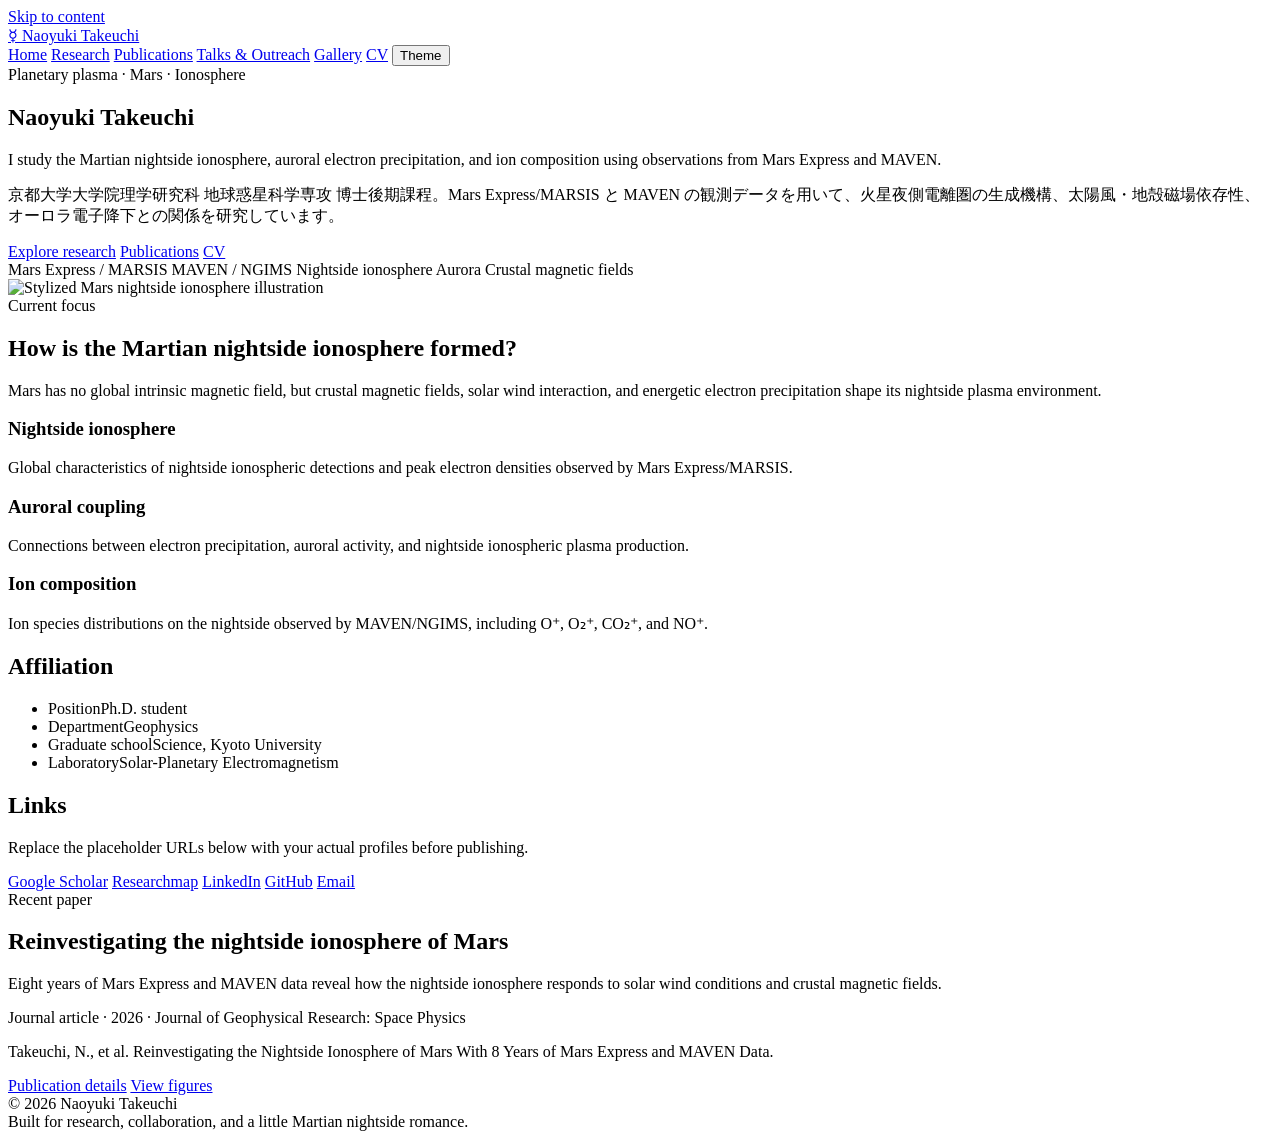
==== index.html @ 06625584 "Add files via upload" ====
<!doctype html>
<html lang="en">
<head>
  <meta charset="utf-8">
  <meta name="viewport" content="width=device-width, initial-scale=1">
  <title>Naoyuki Takeuchi | Planetary Plasma Physics</title>
  <meta name="description" content="Personal research website of Naoyuki Takeuchi, Ph.D. student studying the Martian nightside ionosphere using Mars Express and MAVEN.">
  <meta name="author" content="Naoyuki Takeuchi">
  <meta property="og:title" content="Naoyuki Takeuchi | Planetary Plasma Physics">
  <meta property="og:description" content="Personal research website of Naoyuki Takeuchi, Ph.D. student studying the Martian nightside ionosphere using Mars Express and MAVEN.">
  <meta property="og:type" content="website">
  <meta property="og:image" content="assets/img/mars-night.svg">
  <link rel="stylesheet" href="assets/css/style.css">
  <script defer src="assets/js/main.js"></script>
</head>
<body>
  <a class="skip-link" href="#main">Skip to content</a>
  <header class="site-header">
    <div class="nav-wrap">
      <a class="brand" href="index.html" aria-label="Naoyuki Takeuchi home">
        <span class="brand-mark">☿</span>
        <span>Naoyuki Takeuchi</span>
      </a>
      <nav class="nav-links" aria-label="Main navigation">
        <a href="index.html" aria-current="page">Home</a>
<a href="research.html">Research</a>
<a href="publications.html">Publications</a>
<a href="talks.html">Talks & Outreach</a>
<a href="gallery.html">Gallery</a>
<a href="cv.html">CV</a>
        <button class="theme-toggle" type="button" data-theme-toggle aria-label="Toggle color theme">Theme</button>
      </nav>
    </div>
  </header>
  <main id="main">
    <section class="hero">
      <div>
        <span class="eyebrow">Planetary plasma · Mars · Ionosphere</span>
        <h1>Naoyuki Takeuchi</h1>
        <p class="lead">I study the Martian nightside ionosphere, auroral electron precipitation, and ion composition using observations from Mars Express and MAVEN.</p>
        <p class="japanese-note">京都大学大学院理学研究科 地球惑星科学専攻 博士後期課程。Mars Express/MARSIS と MAVEN の観測データを用いて、火星夜側電離圏の生成機構、太陽風・地殻磁場依存性、オーロラ電子降下との関係を研究しています。</p>
        <div class="button-row">
          <a class="button primary" href="research.html">Explore research</a>
          <a class="button" href="publications.html">Publications</a>
          <a class="button" href="cv.html">CV</a>
        </div>
        <div class="tags" aria-label="Research keywords">
          <span class="tag">Mars Express / MARSIS</span>
          <span class="tag">MAVEN / NGIMS</span>
          <span class="tag">Nightside ionosphere</span>
          <span class="tag">Aurora</span>
          <span class="tag">Crustal magnetic fields</span>
        </div>
      </div>
      <div class="hero-card">
        <img src="assets/img/mars-night.svg" alt="Stylized Mars nightside ionosphere illustration">
      </div>
    </section>

    <section class="section">
      <div class="section-head">
        <div>
          <span class="eyebrow">Current focus</span>
          <h2>How is the Martian nightside ionosphere formed?</h2>
        </div>
        <p>Mars has no global intrinsic magnetic field, but crustal magnetic fields, solar wind interaction, and energetic electron precipitation shape its nightside plasma environment.</p>
      </div>
      <div class="grid three">
        <article class="card">
          <h3>Nightside ionosphere</h3>
          <p>Global characteristics of nightside ionospheric detections and peak electron densities observed by Mars Express/MARSIS.</p>
        </article>
        <article class="card">
          <h3>Auroral coupling</h3>
          <p>Connections between electron precipitation, auroral activity, and nightside ionospheric plasma production.</p>
        </article>
        <article class="card">
          <h3>Ion composition</h3>
          <p>Ion species distributions on the nightside observed by MAVEN/NGIMS, including O⁺, O₂⁺, CO₂⁺, and NO⁺.</p>
        </article>
      </div>
    </section>

    <section class="section">
      <div class="grid two">
        <article class="card">
          <h2>Affiliation</h2>
          <ul class="profile-list">
            <li><span>Position</span><span>Ph.D. student</span></li>
            <li><span>Department</span><span>Geophysics</span></li>
            <li><span>Graduate school</span><span>Science, Kyoto University</span></li>
            <li><span>Laboratory</span><span>Solar-Planetary Electromagnetism</span></li>
          </ul>
        </article>
        <article class="card">
          <h2>Links</h2>
          <p>Replace the placeholder URLs below with your actual profiles before publishing.</p>
          <div class="button-row">
            <a class="button" href="#">Google Scholar</a>
            <a class="button" href="#">Researchmap</a>
            <a class="button" href="#">LinkedIn</a>
            <a class="button" href="#">GitHub</a>
            <a class="button" href="mailto:replace-this@example.com">Email</a>
          </div>
        </article>
      </div>
    </section>

    <section class="section">
      <div class="section-head">
        <div>
          <span class="eyebrow">Recent paper</span>
          <h2>Reinvestigating the nightside ionosphere of Mars</h2>
        </div>
        <p>Eight years of Mars Express and MAVEN data reveal how the nightside ionosphere responds to solar wind conditions and crustal magnetic fields.</p>
      </div>
      <article class="publication">
        <p class="meta">Journal article · 2026 · Journal of Geophysical Research: Space Physics</p>
        <p class="publication-title"><span class="author">Takeuchi, N.</span>, et al. Reinvestigating the Nightside Ionosphere of Mars With 8 Years of Mars Express and MAVEN Data.</p>
        <div class="button-row">
          <a class="button primary" href="publications.html">Publication details</a>
          <a class="button" href="gallery.html">View figures</a>
        </div>
      </article>
    </section>

  </main>
  <footer class="site-footer">
    <div>© 2026 Naoyuki Takeuchi</div>
    <div>Built for research, collaboration, and a little Martian nightside romance.</div>
  </footer>
</body>
</html>
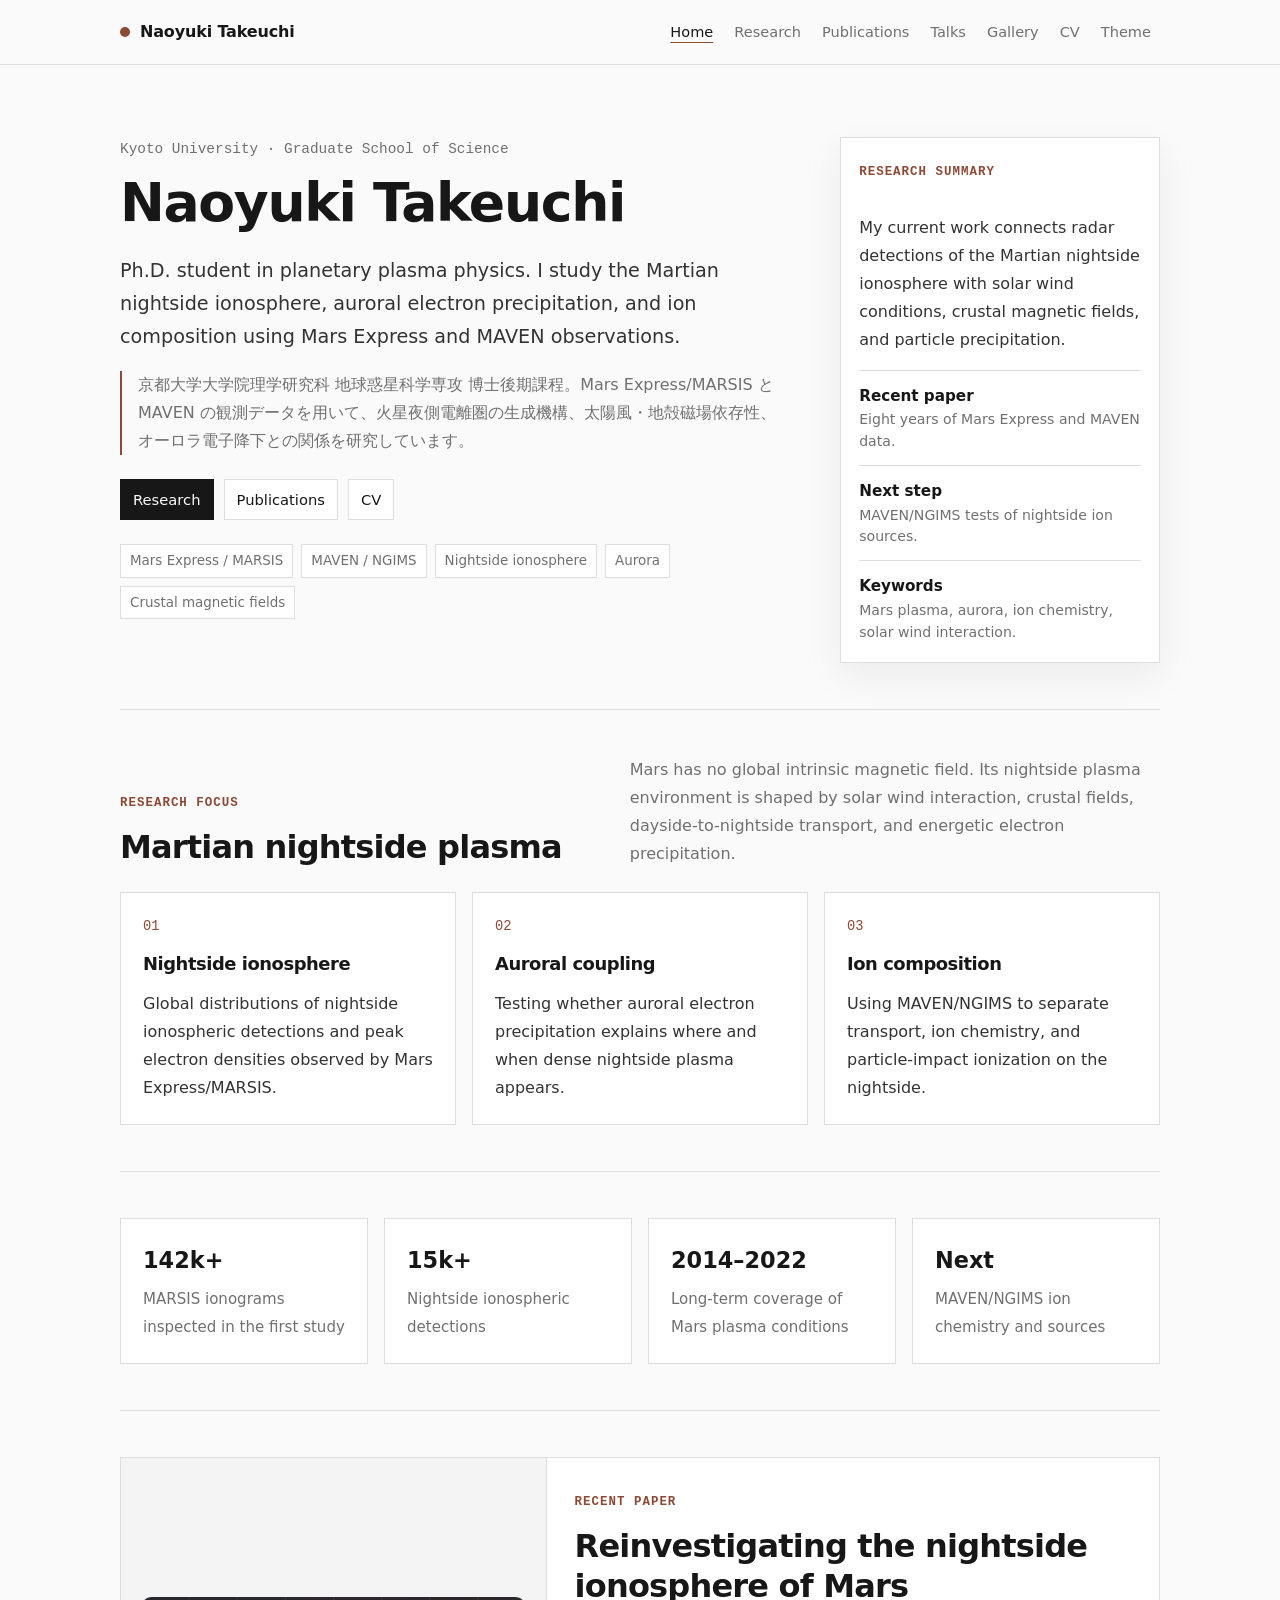
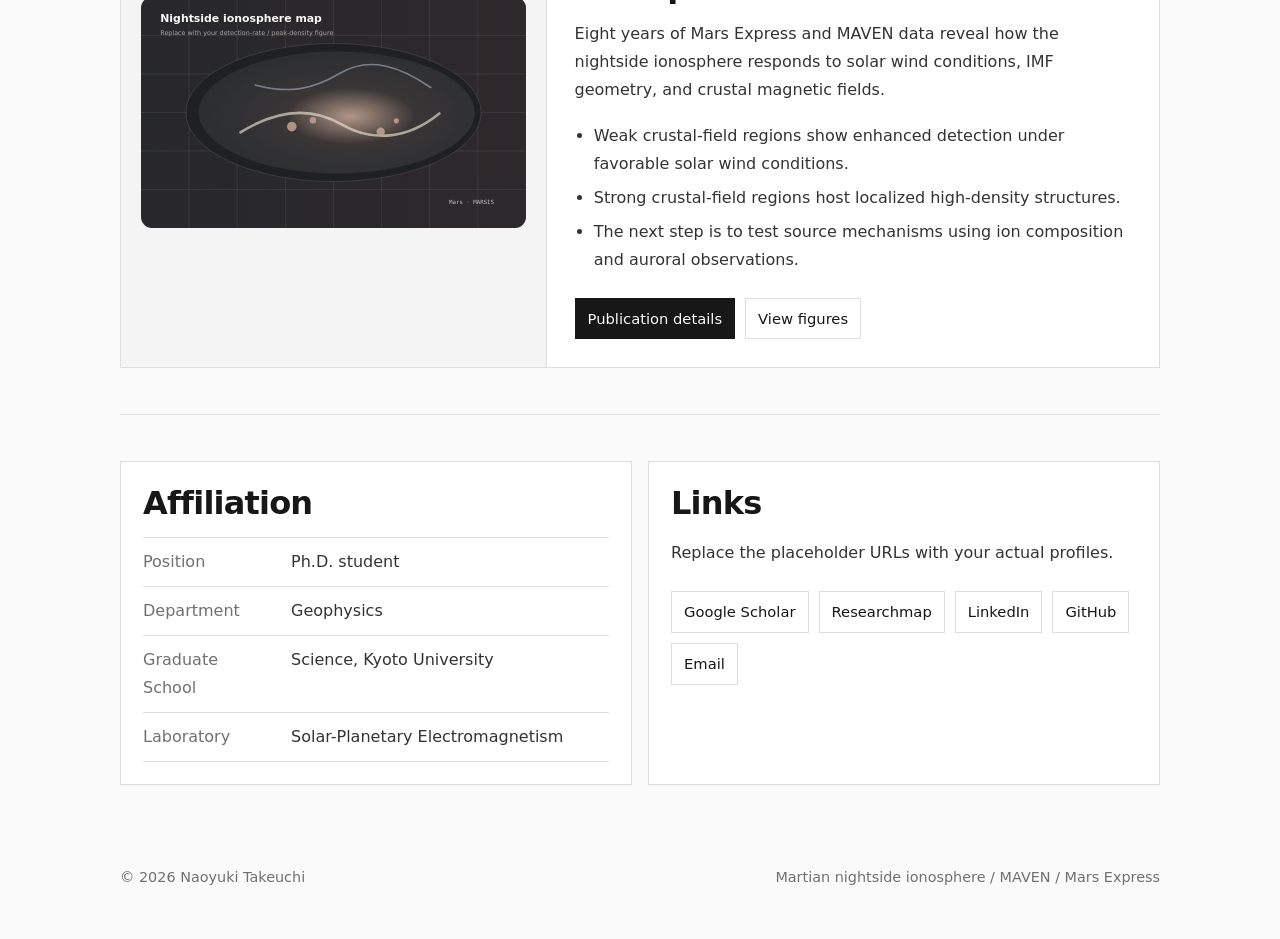
==== commit 13845f60: "Add files via upload" ====
--- a/index.html
+++ b/index.html
@@ -4,10 +4,9 @@
   <meta charset="utf-8">
   <meta name="viewport" content="width=device-width, initial-scale=1">
   <title>Naoyuki Takeuchi | Planetary Plasma Physics</title>
-  <meta name="description" content="Personal research website of Naoyuki Takeuchi, Ph.D. student studying the Martian nightside ionosphere using Mars Express and MAVEN.">
-  <meta name="author" content="Naoyuki Takeuchi">
+  <meta name="description" content="Research website of Naoyuki Takeuchi, Ph.D. student studying the Martian nightside ionosphere, aurora, and ion composition using Mars Express and MAVEN observations.">
   <meta property="og:title" content="Naoyuki Takeuchi | Planetary Plasma Physics">
-  <meta property="og:description" content="Personal research website of Naoyuki Takeuchi, Ph.D. student studying the Martian nightside ionosphere using Mars Express and MAVEN.">
+  <meta property="og:description" content="Martian nightside ionosphere, Mars Express/MARSIS, MAVEN/NGIMS, aurora, and crustal magnetic fields.">
   <meta property="og:type" content="website">
   <meta property="og:image" content="assets/img/mars-night.svg">
   <link rel="stylesheet" href="assets/css/style.css">
@@ -17,30 +16,28 @@
   <a class="skip-link" href="#main">Skip to content</a>
   <header class="site-header">
     <div class="nav-wrap">
-      <a class="brand" href="index.html" aria-label="Naoyuki Takeuchi home">
-        <span class="brand-mark">☿</span>
-        <span>Naoyuki Takeuchi</span>
-      </a>
+      <a class="brand" href="index.html" aria-label="Naoyuki Takeuchi home"><span class="brand-mark"></span><span>Naoyuki Takeuchi<small>Planetary plasma physics</small></span></a>
       <nav class="nav-links" aria-label="Main navigation">
         <a href="index.html" aria-current="page">Home</a>
-<a href="research.html">Research</a>
-<a href="publications.html">Publications</a>
-<a href="talks.html">Talks & Outreach</a>
-<a href="gallery.html">Gallery</a>
-<a href="cv.html">CV</a>
-        <button class="theme-toggle" type="button" data-theme-toggle aria-label="Toggle color theme">Theme</button>
+        <a href="research.html">Research</a>
+        <a href="publications.html">Publications</a>
+        <a href="talks.html">Talks</a>
+        <a href="gallery.html">Gallery</a>
+        <a href="cv.html">CV</a>
+        <button class="theme-toggle" type="button" data-theme-toggle>Theme</button>
       </nav>
     </div>
   </header>
+
   <main id="main">
     <section class="hero">
       <div>
-        <span class="eyebrow">Planetary plasma · Mars · Ionosphere</span>
+        <p class="kicker">Kyoto University · Graduate School of Science</p>
         <h1>Naoyuki Takeuchi</h1>
-        <p class="lead">I study the Martian nightside ionosphere, auroral electron precipitation, and ion composition using observations from Mars Express and MAVEN.</p>
+        <p class="lead">Ph.D. student in planetary plasma physics. I study the Martian nightside ionosphere, auroral electron precipitation, and ion composition using Mars Express and MAVEN observations.</p>
         <p class="japanese-note">京都大学大学院理学研究科 地球惑星科学専攻 博士後期課程。Mars Express/MARSIS と MAVEN の観測データを用いて、火星夜側電離圏の生成機構、太陽風・地殻磁場依存性、オーロラ電子降下との関係を研究しています。</p>
         <div class="button-row">
-          <a class="button primary" href="research.html">Explore research</a>
+          <a class="button primary" href="research.html">Research</a>
           <a class="button" href="publications.html">Publications</a>
           <a class="button" href="cv.html">CV</a>
         </div>
@@ -52,33 +49,55 @@
           <span class="tag">Crustal magnetic fields</span>
         </div>
       </div>
-      <div class="hero-card">
-        <img src="assets/img/mars-night.svg" alt="Stylized Mars nightside ionosphere illustration">
-      </div>
+
+      <aside class="mars-panel" aria-label="Research summary">
+        <span class="eyebrow">Research summary</span>
+        <p>My current work connects radar detections of the Martian nightside ionosphere with solar wind conditions, crustal magnetic fields, and particle precipitation.</p>
+        <div class="float-card one"><strong>Recent paper</strong><span>Eight years of Mars Express and MAVEN data.</span></div>
+        <div class="float-card two"><strong>Next step</strong><span>MAVEN/NGIMS tests of nightside ion sources.</span></div>
+        <div class="float-card three"><strong>Keywords</strong><span>Mars plasma, aurora, ion chemistry, solar wind interaction.</span></div>
+      </aside>
     </section>
 
     <section class="section">
       <div class="section-head">
         <div>
-          <span class="eyebrow">Current focus</span>
-          <h2>How is the Martian nightside ionosphere formed?</h2>
+          <span class="eyebrow">Research focus</span>
+          <h2>Martian nightside plasma</h2>
         </div>
-        <p>Mars has no global intrinsic magnetic field, but crustal magnetic fields, solar wind interaction, and energetic electron precipitation shape its nightside plasma environment.</p>
+        <p>Mars has no global intrinsic magnetic field. Its nightside plasma environment is shaped by solar wind interaction, crustal fields, dayside-to-nightside transport, and energetic electron precipitation.</p>
       </div>
       <div class="grid three">
-        <article class="card">
-          <h3>Nightside ionosphere</h3>
-          <p>Global characteristics of nightside ionospheric detections and peak electron densities observed by Mars Express/MARSIS.</p>
-        </article>
-        <article class="card">
-          <h3>Auroral coupling</h3>
-          <p>Connections between electron precipitation, auroral activity, and nightside ionospheric plasma production.</p>
-        </article>
-        <article class="card">
-          <h3>Ion composition</h3>
-          <p>Ion species distributions on the nightside observed by MAVEN/NGIMS, including O⁺, O₂⁺, CO₂⁺, and NO⁺.</p>
-        </article>
+        <article class="card"><div class="card-icon">01</div><h3>Nightside ionosphere</h3><p>Global distributions of nightside ionospheric detections and peak electron densities observed by Mars Express/MARSIS.</p></article>
+        <article class="card"><div class="card-icon">02</div><h3>Auroral coupling</h3><p>Testing whether auroral electron precipitation explains where and when dense nightside plasma appears.</p></article>
+        <article class="card"><div class="card-icon">03</div><h3>Ion composition</h3><p>Using MAVEN/NGIMS to separate transport, ion chemistry, and particle-impact ionization on the nightside.</p></article>
       </div>
+    </section>
+
+    <section class="section">
+      <div class="grid four">
+        <article class="card metric"><strong>142k+</strong><span>MARSIS ionograms inspected in the first study</span></article>
+        <article class="card metric"><strong>15k+</strong><span>Nightside ionospheric detections</span></article>
+        <article class="card metric"><strong>2014–2022</strong><span>Long-term coverage of Mars plasma conditions</span></article>
+        <article class="card metric"><strong>Next</strong><span>MAVEN/NGIMS ion chemistry and sources</span></article>
+      </div>
+    </section>
+
+    <section class="section">
+      <article class="research-feature">
+        <div class="feature-art"><img src="assets/img/research-map.svg" alt="Stylized map placeholder for Martian nightside ionosphere"></div>
+        <div class="feature-copy">
+          <span class="eyebrow">Recent paper</span>
+          <h2>Reinvestigating the nightside ionosphere of Mars</h2>
+          <p>Eight years of Mars Express and MAVEN data reveal how the nightside ionosphere responds to solar wind conditions, IMF geometry, and crustal magnetic fields.</p>
+          <ul class="feature-list">
+            <li>Weak crustal-field regions show enhanced detection under favorable solar wind conditions.</li>
+            <li>Strong crustal-field regions host localized high-density structures.</li>
+            <li>The next step is to test source mechanisms using ion composition and auroral observations.</li>
+          </ul>
+          <div class="button-row"><a class="button primary" href="publications.html">Publication details</a><a class="button" href="gallery.html">View figures</a></div>
+        </div>
+      </article>
     </section>
 
     <section class="section">
@@ -88,13 +107,13 @@
           <ul class="profile-list">
             <li><span>Position</span><span>Ph.D. student</span></li>
             <li><span>Department</span><span>Geophysics</span></li>
-            <li><span>Graduate school</span><span>Science, Kyoto University</span></li>
+            <li><span>Graduate School</span><span>Science, Kyoto University</span></li>
             <li><span>Laboratory</span><span>Solar-Planetary Electromagnetism</span></li>
           </ul>
         </article>
         <article class="card">
           <h2>Links</h2>
-          <p>Replace the placeholder URLs below with your actual profiles before publishing.</p>
+          <p>Replace the placeholder URLs with your actual profiles.</p>
           <div class="button-row">
             <a class="button" href="#">Google Scholar</a>
             <a class="button" href="#">Researchmap</a>
@@ -105,29 +124,11 @@
         </article>
       </div>
     </section>
+  </main>
 
-    <section class="section">
-      <div class="section-head">
-        <div>
-          <span class="eyebrow">Recent paper</span>
-          <h2>Reinvestigating the nightside ionosphere of Mars</h2>
-        </div>
-        <p>Eight years of Mars Express and MAVEN data reveal how the nightside ionosphere responds to solar wind conditions and crustal magnetic fields.</p>
-      </div>
-      <article class="publication">
-        <p class="meta">Journal article · 2026 · Journal of Geophysical Research: Space Physics</p>
-        <p class="publication-title"><span class="author">Takeuchi, N.</span>, et al. Reinvestigating the Nightside Ionosphere of Mars With 8 Years of Mars Express and MAVEN Data.</p>
-        <div class="button-row">
-          <a class="button primary" href="publications.html">Publication details</a>
-          <a class="button" href="gallery.html">View figures</a>
-        </div>
-      </article>
-    </section>
-
-  </main>
   <footer class="site-footer">
     <div>© 2026 Naoyuki Takeuchi</div>
-    <div>Built for research, collaboration, and a little Martian nightside romance.</div>
+    <div>Martian nightside ionosphere / MAVEN / Mars Express</div>
   </footer>
 </body>
 </html>
--- a/assets/css/style.css
+++ b/assets/css/style.css
@@ -0,0 +1,435 @@
+:root {
+  --bg: #fafafa;
+  --surface: #ffffff;
+  --surface-soft: #f4f4f4;
+  --ink: #171717;
+  --text: #333333;
+  --muted: #707070;
+  --line: #dedede;
+  --accent: #8b4a36;
+  --accent-soft: #f3ebe7;
+  --shadow: 0 14px 36px rgba(0, 0, 0, 0.06);
+  --max: 1040px;
+  --sans: ui-sans-serif, system-ui, -apple-system, BlinkMacSystemFont, "Segoe UI", sans-serif;
+  --mono: "SFMono-Regular", Consolas, "Liberation Mono", Menlo, monospace;
+}
+
+[data-theme="dark"] {
+  --bg: #111111;
+  --surface: #171717;
+  --surface-soft: #1f1f1f;
+  --ink: #eeeeee;
+  --text: #d3d3d3;
+  --muted: #999999;
+  --line: #333333;
+  --accent: #b56a50;
+  --accent-soft: #241814;
+  --shadow: none;
+}
+
+* { box-sizing: border-box; }
+html { scroll-behavior: smooth; }
+body {
+  margin: 0;
+  background: var(--bg);
+  color: var(--text);
+  font-family: var(--sans);
+  line-height: 1.75;
+  font-size: 16px;
+}
+
+a { color: var(--ink); text-decoration-color: rgba(139, 74, 54, 0.35); text-underline-offset: 0.18em; }
+a:hover { color: var(--accent); }
+img { max-width: 100%; display: block; }
+::selection { background: var(--accent-soft); color: var(--ink); }
+code, pre { font-family: var(--mono); }
+
+.skip-link {
+  position: absolute;
+  top: -48px;
+  left: 18px;
+  z-index: 100;
+  color: var(--bg);
+  background: var(--ink);
+  padding: 8px 12px;
+}
+.skip-link:focus { top: 18px; }
+
+.site-header {
+  position: sticky;
+  top: 0;
+  z-index: 40;
+  background: color-mix(in srgb, var(--bg) 92%, transparent);
+  backdrop-filter: blur(12px);
+  -webkit-backdrop-filter: blur(12px);
+  border-bottom: 1px solid var(--line);
+}
+
+.nav-wrap {
+  width: min(var(--max), calc(100% - 40px));
+  min-height: 64px;
+  margin: 0 auto;
+  display: flex;
+  align-items: center;
+  justify-content: space-between;
+  gap: 24px;
+}
+
+.brand {
+  display: inline-flex;
+  align-items: center;
+  gap: 10px;
+  color: var(--ink);
+  font-weight: 650;
+  letter-spacing: -0.01em;
+  text-decoration: none;
+  white-space: nowrap;
+}
+.brand:hover { color: var(--ink); }
+.brand-mark {
+  width: 10px;
+  height: 10px;
+  border-radius: 50%;
+  background: var(--accent);
+  display: inline-block;
+}
+.brand small {
+  display: none;
+}
+
+.nav-links {
+  display: flex;
+  align-items: center;
+  justify-content: flex-end;
+  gap: 3px;
+  flex-wrap: wrap;
+}
+.nav-links a, .theme-toggle {
+  color: var(--muted);
+  background: transparent;
+  border: 0;
+  border-radius: 0;
+  cursor: pointer;
+  font: inherit;
+  font-size: 0.91rem;
+  padding: 6px 9px;
+  text-decoration: none;
+}
+.nav-links a:hover, .theme-toggle:hover { color: var(--ink); }
+.nav-links a[aria-current="page"] {
+  color: var(--ink);
+  text-decoration: underline;
+  text-decoration-color: var(--accent);
+  text-underline-offset: 0.32em;
+}
+
+main {
+  width: min(var(--max), calc(100% - 40px));
+  margin: 0 auto;
+}
+
+.hero {
+  min-height: auto;
+  display: grid;
+  grid-template-columns: minmax(0, 1.35fr) minmax(260px, 0.65fr);
+  gap: clamp(28px, 5vw, 56px);
+  align-items: start;
+  padding: 72px 0 46px;
+  border-bottom: 1px solid var(--line);
+}
+
+.page-title {
+  padding: 64px 0 34px;
+  border-bottom: 1px solid var(--line);
+}
+
+.eyebrow {
+  display: inline-block;
+  margin-bottom: 14px;
+  color: var(--accent);
+  font-family: var(--mono);
+  font-size: 0.78rem;
+  font-weight: 600;
+  letter-spacing: 0.08em;
+  text-transform: uppercase;
+}
+.eyebrow::before { content: none; }
+
+.kicker, .meta {
+  color: var(--muted);
+  font-family: var(--mono);
+  font-size: 0.9rem;
+  margin: 0 0 8px;
+}
+
+h1, h2, h3 {
+  color: var(--ink);
+  line-height: 1.22;
+  letter-spacing: -0.025em;
+  margin: 0;
+  font-weight: 650;
+}
+h1 {
+  max-width: 760px;
+  font-size: clamp(2rem, 4.3vw, 3.35rem);
+}
+h2 { font-size: clamp(1.45rem, 2.5vw, 2.1rem); }
+h3 { font-size: 1.12rem; }
+.hero-title-accent { color: var(--ink); background: none; }
+
+.lead {
+  max-width: 780px;
+  margin: 18px 0 0;
+  color: var(--text);
+  font-size: clamp(1.02rem, 1.7vw, 1.2rem);
+  line-height: 1.72;
+}
+.japanese-note {
+  margin: 18px 0 0;
+  color: var(--muted);
+  max-width: 760px;
+  padding-left: 16px;
+  border-left: 2px solid var(--accent);
+}
+
+.button-row {
+  display: flex;
+  flex-wrap: wrap;
+  gap: 10px;
+  margin-top: 24px;
+}
+.button {
+  display: inline-flex;
+  align-items: center;
+  justify-content: center;
+  min-height: 38px;
+  padding: 7px 12px;
+  border: 1px solid var(--line);
+  color: var(--ink);
+  background: var(--surface);
+  text-decoration: none;
+  font-size: 0.92rem;
+}
+.button:hover { border-color: var(--accent); color: var(--accent); }
+.button.primary {
+  background: var(--ink);
+  border-color: var(--ink);
+  color: var(--bg);
+}
+.button.primary:hover {
+  background: var(--accent);
+  border-color: var(--accent);
+  color: #fff;
+}
+
+.tags {
+  display: flex;
+  flex-wrap: wrap;
+  gap: 8px;
+  margin-top: 24px;
+}
+.tag {
+  display: inline-block;
+  padding: 4px 9px;
+  border: 1px solid var(--line);
+  color: var(--muted);
+  background: var(--surface);
+  font-size: 0.84rem;
+}
+
+.mars-panel {
+  border: 1px solid var(--line);
+  background: var(--surface);
+  padding: 18px;
+  box-shadow: var(--shadow);
+}
+.mars-panel::before, .orbit-dot { display: none; }
+.mars-visual {
+  width: 100%;
+  max-height: 210px;
+  object-fit: contain;
+  opacity: 0.86;
+  filter: grayscale(85%) contrast(1.05);
+}
+.float-card {
+  position: static;
+  margin-top: 12px;
+  padding: 12px 0 0;
+  border: 0;
+  border-top: 1px solid var(--line);
+  background: transparent;
+  box-shadow: none;
+  color: var(--text);
+}
+.float-card strong {
+  display: block;
+  color: var(--ink);
+  font-size: 0.95rem;
+}
+.float-card span {
+  display: block;
+  color: var(--muted);
+  font-size: 0.88rem;
+  line-height: 1.55;
+}
+
+.section { padding: 46px 0; border-bottom: 1px solid var(--line); }
+.section:last-child { border-bottom: 0; }
+.section-head {
+  display: grid;
+  grid-template-columns: minmax(0, 0.95fr) minmax(260px, 1.05fr);
+  gap: 30px;
+  align-items: end;
+  margin-bottom: 24px;
+}
+.section-head p { margin: 0; color: var(--muted); }
+
+.grid { display: grid; gap: 16px; }
+.grid.two { grid-template-columns: repeat(2, minmax(0, 1fr)); }
+.grid.three { grid-template-columns: repeat(3, minmax(0, 1fr)); }
+.grid.four { grid-template-columns: repeat(4, minmax(0, 1fr)); }
+
+.card, .talk-item, .cv-card, .publication, .figure-card, .research-feature {
+  border: 1px solid var(--line);
+  background: var(--surface);
+  box-shadow: none;
+}
+.card, .talk-item, .cv-card, .publication { padding: 22px; }
+.card p, .talk-item p, .cv-card p, .publication p { margin-bottom: 0; }
+.card h2, .card h3, .talk-item h3, .cv-card h2 { margin-bottom: 10px; }
+.card-icon {
+  color: var(--accent);
+  font-family: var(--mono);
+  font-size: 0.86rem;
+  margin-bottom: 14px;
+}
+.metric strong {
+  display: block;
+  color: var(--ink);
+  font-size: 1.4rem;
+  margin-bottom: 4px;
+}
+.metric span { color: var(--muted); font-size: 0.94rem; }
+
+.research-feature {
+  display: grid;
+  grid-template-columns: minmax(260px, 0.82fr) minmax(0, 1.18fr);
+  gap: 0;
+  overflow: hidden;
+}
+.feature-art {
+  background: var(--surface-soft);
+  border-right: 1px solid var(--line);
+  padding: 20px;
+  display: grid;
+  place-items: center;
+}
+.feature-art img {
+  max-height: 280px;
+  object-fit: contain;
+  filter: grayscale(72%) contrast(1.06);
+  opacity: 0.9;
+}
+.feature-copy { padding: 28px; }
+.feature-copy p { margin: 14px 0 0; }
+.feature-list {
+  margin: 18px 0 0;
+  padding-left: 1.2rem;
+  color: var(--text);
+}
+.feature-list li + li { margin-top: 6px; }
+
+.profile-list {
+  list-style: none;
+  padding: 0;
+  margin: 14px 0 0;
+  border-top: 1px solid var(--line);
+}
+.profile-list li {
+  display: grid;
+  grid-template-columns: 130px minmax(0, 1fr);
+  gap: 18px;
+  padding: 10px 0;
+  border-bottom: 1px solid var(--line);
+}
+.profile-list li span:first-child { color: var(--muted); }
+
+.publication-title {
+  color: var(--ink);
+  font-size: 1.08rem;
+  margin-top: 8px;
+}
+.author { font-weight: 700; }
+.bibtex {
+  margin: 18px 0 0;
+  padding: 16px;
+  overflow-x: auto;
+  border: 1px solid var(--line);
+  background: var(--surface-soft);
+  color: var(--text);
+  font-size: 0.82rem;
+  line-height: 1.55;
+}
+.copy-bibtex { margin-top: 12px; }
+
+.timeline {
+  border-top: 1px solid var(--line);
+}
+.timeline-item {
+  display: grid;
+  grid-template-columns: 96px minmax(0, 1fr);
+  gap: 20px;
+  padding: 20px 0;
+  border-bottom: 1px solid var(--line);
+}
+.timeline-date {
+  color: var(--accent);
+  font-family: var(--mono);
+  font-size: 0.9rem;
+}
+.timeline-item p { margin: 8px 0 0; color: var(--muted); }
+
+.figure-card {
+  overflow: hidden;
+}
+.figure-card img {
+  width: 100%;
+  aspect-ratio: 4 / 3;
+  object-fit: contain;
+  background: var(--surface-soft);
+  border-bottom: 1px solid var(--line);
+  padding: 14px;
+  filter: grayscale(65%) contrast(1.06);
+}
+.figure-card div { padding: 18px; }
+.figure-card p { margin-bottom: 0; color: var(--muted); }
+
+.site-footer {
+  width: min(var(--max), calc(100% - 40px));
+  margin: 0 auto;
+  padding: 34px 0 48px;
+  display: flex;
+  justify-content: space-between;
+  gap: 20px;
+  color: var(--muted);
+  font-size: 0.9rem;
+}
+
+@media (max-width: 880px) {
+  .nav-wrap { align-items: flex-start; flex-direction: column; padding: 16px 0; }
+  .nav-links { justify-content: flex-start; }
+  .hero, .section-head, .research-feature, .grid.two, .grid.three, .grid.four {
+    grid-template-columns: 1fr;
+  }
+  .feature-art { border-right: 0; border-bottom: 1px solid var(--line); }
+  .hero { padding-top: 46px; }
+}
+
+@media (max-width: 540px) {
+  body { font-size: 15px; }
+  main, .nav-wrap, .site-footer { width: min(100% - 28px, var(--max)); }
+  .site-footer { flex-direction: column; }
+  .profile-list li { grid-template-columns: 1fr; gap: 2px; }
+  .timeline-item { grid-template-columns: 1fr; gap: 6px; }
+  .button { width: 100%; }
+}
